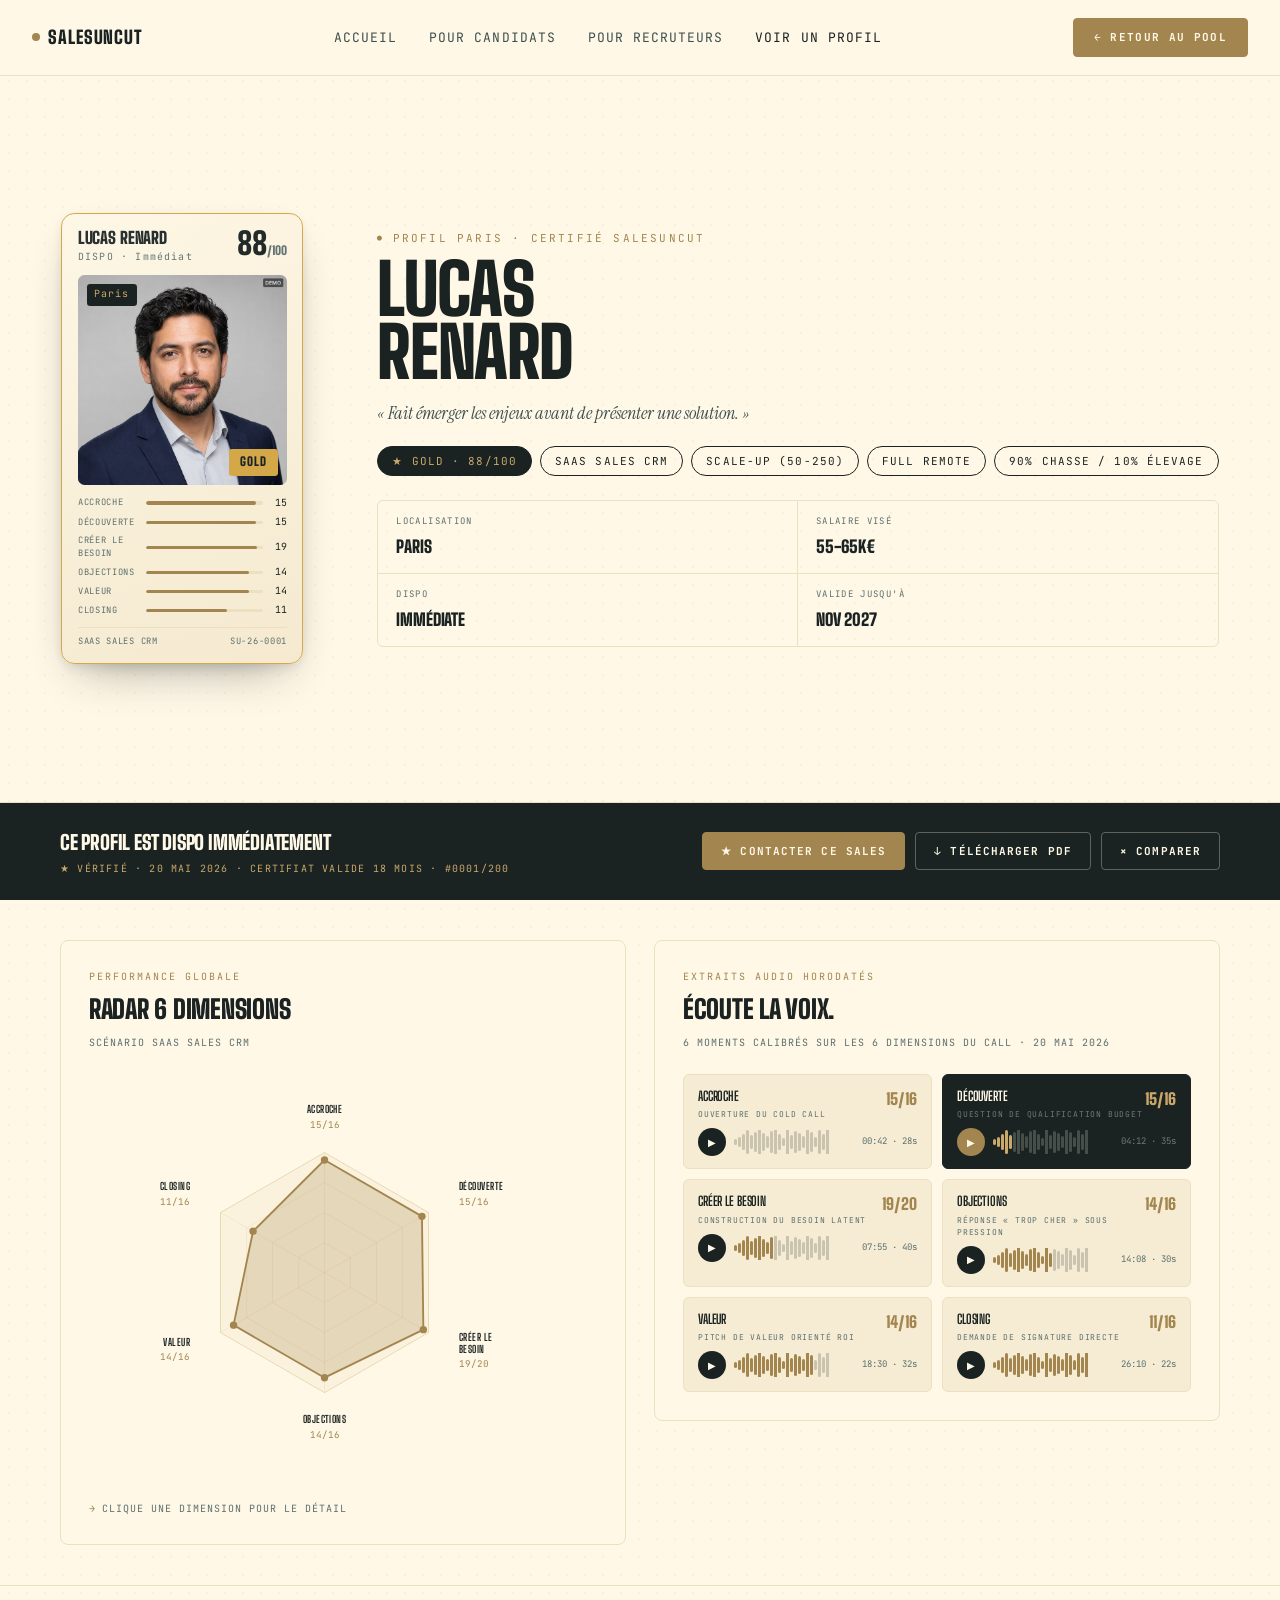
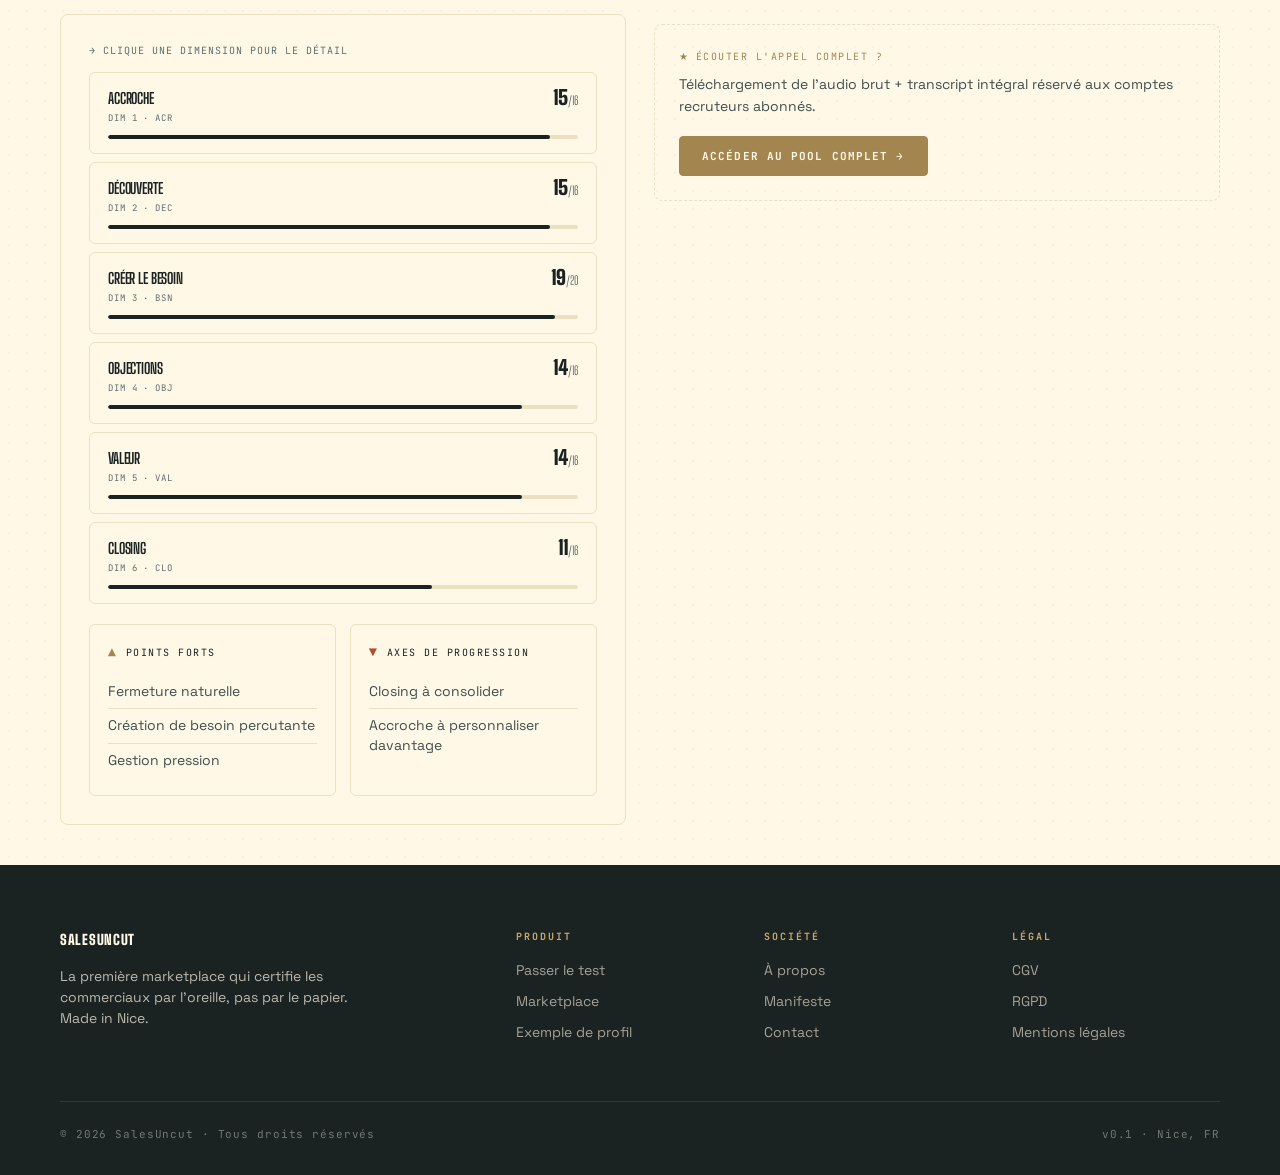
==== profil.html @ 6ba21a3e "fix: audio-list grid 2 colonnes, cards compactées pour aligner avec le radar" ====
<!DOCTYPE html>
<html lang="fr">
<head>
  <meta charset="UTF-8">
  <meta name="viewport" content="width=device-width, initial-scale=1">
  <title>SalesUncut — Profil candidat</title>
  <link rel="stylesheet" href="style.css">
  <style>
    /* ======= PROFIL PAGE ======= */

    .nav-cta-profil {
      display: inline-flex; align-items: center; gap: 8px;
      font-family: var(--font-mono); font-size: 11px; font-weight: 700;
      letter-spacing: .12em; text-transform: uppercase; text-decoration: none;
      padding: 10px 20px; border-radius: 4px;
      background: var(--gold-deep); color: var(--cream);
      border: 1.5px solid var(--gold-deep); transition: all .2s;
    }
    .nav-cta-profil:hover { background: var(--ink); border-color: var(--ink); }

    /* --- Above fold --- */
    .profil-above-fold {
      display: flex; flex-direction: column;
      height: calc(100vh - var(--nav-height, 71px));
      min-height: 560px;
    }
    .profil-hero { flex: 1; display: flex; align-items: center; }
    .profil-hero-grid {
      display: grid; grid-template-columns: 260px 1fr; gap: 56px; align-items: center;
      padding: 20px 0; width: 100%;
    }

    /* Card ×1.1 */
    #profil-card .tcard { zoom: 1.1; }

    /* --- Candidate info --- */
    .profil-eyebrow {
      font-family: var(--font-mono); font-size: 11px; letter-spacing: .2em;
      text-transform: uppercase; color: var(--gold-deep);
      display: flex; align-items: center; gap: 8px; margin-bottom: 12px;
    }
    .profil-eyebrow::before { content: '●'; font-size: 8px; }
    .profil-name {
      font-family: var(--font-display); font-weight: 900; font-size: clamp(48px, 5.5vw, 80px);
      text-transform: uppercase; letter-spacing: -.02em; line-height: .9;
      color: var(--ink); margin-bottom: 16px;
    }
    .profil-quote {
      font-family: var(--font-serif); font-style: italic; font-size: 18px;
      color: var(--teal-2); margin-bottom: 20px; line-height: 1.4;
    }
    .profil-tags { display: flex; flex-wrap: wrap; gap: 8px; margin-bottom: 24px; }
    .profil-tag {
      font-family: var(--font-mono); font-size: 11px; letter-spacing: .1em;
      text-transform: uppercase; padding: 6px 14px; border-radius: 20px;
      border: 1.5px solid var(--ink); color: var(--ink); background: transparent;
      display: inline-flex; align-items: center; gap: 6px;
    }
    .profil-tag.gold-tag { background: var(--ink); color: var(--gold); border-color: var(--ink); }

    /* 2×2 meta grid */
    .profil-meta {
      display: grid; grid-template-columns: 1fr 1fr; gap: 0;
      border: 1.5px solid var(--cream-3); border-radius: 6px; overflow: hidden;
    }
    .profil-meta-cell { padding: 14px 18px; }
    .profil-meta-cell:nth-child(1) { border-right: 1.5px solid var(--cream-3); border-bottom: 1.5px solid var(--cream-3); }
    .profil-meta-cell:nth-child(2) { border-bottom: 1.5px solid var(--cream-3); }
    .profil-meta-cell:nth-child(3) { border-right: 1.5px solid var(--cream-3); }
    .profil-meta-label {
      font-family: var(--font-mono); font-size: 9px; letter-spacing: .15em;
      text-transform: uppercase; color: var(--teal-3); margin-bottom: 5px;
    }
    .profil-meta-value {
      font-family: var(--font-display); font-weight: 900; font-size: 17px;
      text-transform: uppercase; letter-spacing: -.01em; color: var(--ink);
    }

    /* --- Divider --- */
    .profil-divider { border: none; border-top: 1px solid var(--cream-3); margin: 0; }

    /* --- Action bar --- */
    .profil-action-bar { background: var(--ink); color: var(--cream); padding: 24px 0; flex-shrink: 0; }
    .profil-action-inner { display: flex; justify-content: space-between; align-items: center; }
    .profil-action-title {
      font-family: var(--font-display); font-weight: 900; font-size: 20px;
      text-transform: uppercase; letter-spacing: -.01em; color: var(--cream);
    }
    .profil-action-sub {
      font-family: var(--font-mono); font-size: 10px; letter-spacing: .12em;
      text-transform: uppercase; color: var(--gold); margin-top: 4px;
    }
    .profil-action-btns { display: flex; gap: 10px; }
    .action-btn {
      display: inline-flex; align-items: center; gap: 8px;
      font-family: var(--font-mono); font-size: 11px; font-weight: 700;
      letter-spacing: .1em; text-transform: uppercase; text-decoration: none;
      padding: 10px 18px; border-radius: 4px; cursor: pointer; transition: all .2s; white-space: nowrap;
    }
    .action-btn.primary { background: var(--gold-deep); color: var(--cream); border: 1.5px solid var(--gold-deep); }
    .action-btn.primary:hover { background: var(--gold-glow); border-color: var(--gold-glow); }
    .action-btn.secondary { background: transparent; color: var(--cream); border: 1.5px solid rgba(255,248,231,.3); }
    .action-btn.secondary:hover { border-color: var(--cream); }

    /* --- Two-col sections --- */
    .profil-section { padding: 40px 0; }
    .profil-two-col { display: grid; grid-template-columns: 1fr 1fr; gap: 28px; align-items: start; }
    .profil-panel {
      border: 1.5px solid var(--cream-3); border-radius: 8px;
      padding: 28px; background: var(--cream);
    }
    .profil-panel-eyebrow {
      font-family: var(--font-mono); font-size: 10px; letter-spacing: .2em;
      text-transform: uppercase; color: var(--gold-deep); margin-bottom: 6px;
    }
    .profil-panel-title {
      font-family: var(--font-display); font-weight: 900; font-size: 26px;
      text-transform: uppercase; letter-spacing: -.01em; color: var(--ink); margin-bottom: 6px;
    }
    .profil-panel-sub {
      font-family: var(--font-mono); font-size: 10px; letter-spacing: .1em;
      text-transform: uppercase; color: var(--teal-3); margin-bottom: 24px;
    }

    /* --- Radar --- */
    .radar-svg { width: 100%; display: block; overflow: visible; }
    .radar-click-hint {
      font-family: var(--font-mono); font-size: 10px; letter-spacing: .1em;
      text-transform: uppercase; color: var(--teal-3);
      margin-top: 12px; display: flex; align-items: center; gap: 6px;
    }
    .radar-click-hint::before { content: '→'; color: var(--gold-deep); }

    /* --- Dimension bars --- */
    .dim-list { display: flex; flex-direction: column; gap: 8px; }
    .dim-card {
      border: 1.5px solid var(--cream-3); border-radius: 6px;
      padding: 14px 18px; cursor: pointer; transition: border-color .2s; background: var(--cream);
    }
    .dim-card:hover { border-color: var(--gold); }
    .dim-card.active { background: var(--ink); color: var(--cream); border-color: var(--ink); }
    .dim-card-header { display: flex; justify-content: space-between; align-items: flex-start; margin-bottom: 10px; }
    .dim-label { font-family: var(--font-display); font-weight: 700; font-size: 15px; text-transform: uppercase; letter-spacing: -.01em; }
    .dim-sublabel { font-family: var(--font-mono); font-size: 9px; letter-spacing: .1em; text-transform: uppercase; color: var(--teal-3); margin-top: 2px; }
    .dim-card.active .dim-sublabel { color: rgba(255,248,231,.5); }
    .dim-score-num { font-family: var(--font-display); font-weight: 900; font-size: 20px; color: var(--ink); line-height: 1; }
    .dim-score-max { font-size: 12px; color: var(--teal-3); font-weight: 400; }
    .dim-card.active .dim-score-num { color: var(--gold); }
    .dim-bar-track { height: 4px; background: var(--cream-3); border-radius: 2px; overflow: hidden; }
    .dim-card.active .dim-bar-track { background: rgba(255,248,231,.15); }
    .dim-bar-fill { height: 100%; background: var(--ink); border-radius: 2px; transition: width .4s ease; }
    .dim-card.active .dim-bar-fill { background: var(--gold); }
    .dim-detail { display: none; margin-top: 12px; font-size: 14px; line-height: 1.55; color: rgba(255,248,231,.8); }
    .dim-detail.open { display: block; }
    .dim-detail-cta {
      display: inline-flex; align-items: center; gap: 8px;
      font-family: var(--font-mono); font-size: 11px; font-weight: 700;
      letter-spacing: .1em; text-transform: uppercase;
      padding: 10px 20px; border-radius: 4px; margin-top: 10px;
      background: var(--gold-deep); color: var(--cream); cursor: pointer; border: none;
    }

    /* --- Points forts --- */
    .profil-pf-grid { display: grid; grid-template-columns: 1fr 1fr; gap: 14px; margin-top: 20px; }
    .pf-box { border: 1.5px solid var(--cream-3); border-radius: 6px; padding: 18px; }
    .pf-box-title {
      font-family: var(--font-mono); font-size: 10px; letter-spacing: .15em;
      text-transform: uppercase; color: var(--ink); margin-bottom: 12px;
      display: flex; align-items: center; gap: 8px;
    }
    .pf-box-title .arrow { color: var(--gold-deep); font-size: 13px; }
    .pf-box-title .arrow-down { color: var(--rust); }
    .pf-item { font-size: 14px; color: var(--teal-2); padding: 7px 0; border-bottom: 1px solid var(--cream-3); line-height: 1.4; }
    .pf-item:last-child { border-bottom: none; }

    /* --- Audio players — grille 2 colonnes --- */
    .audio-list { display: grid; grid-template-columns: 1fr 1fr; gap: 10px; }
    .audio-card { border-radius: 6px; padding: 12px 14px; background: var(--cream-2); border: 1.5px solid var(--cream-3); }
    .audio-card.featured { background: var(--ink); color: var(--cream); border-color: var(--ink); }
    .audio-header { display: flex; justify-content: space-between; align-items: flex-start; margin-bottom: 8px; }
    .audio-dim-name { font-family: var(--font-display); font-weight: 700; font-size: 13px; text-transform: uppercase; letter-spacing: -.01em; }
    .audio-moment { font-family: var(--font-mono); font-size: 8px; letter-spacing: .1em; text-transform: uppercase; color: var(--teal-3); margin-top: 2px; }
    .audio-card.featured .audio-moment { color: rgba(255,248,231,.4); }
    .audio-score { font-family: var(--font-display); font-weight: 900; font-size: 16px; color: var(--gold-deep); white-space: nowrap; }
    .audio-card.featured .audio-score { color: var(--gold); }
    .audio-player { display: flex; align-items: center; gap: 8px; }
    .audio-play-btn {
      width: 28px; height: 28px; border-radius: 50%; border: none; cursor: pointer;
      display: flex; align-items: center; justify-content: center; flex-shrink: 0;
      background: var(--ink); color: var(--cream); font-size: 10px; transition: all .2s;
    }
    .audio-card.featured .audio-play-btn { background: var(--gold-deep); }
    .audio-play-btn:hover { transform: scale(1.08); }
    .waveform { flex: 1; display: flex; align-items: center; gap: 1.5px; height: 24px; overflow: hidden; }
    .waveform-bar { flex-shrink: 0; width: 2.5px; border-radius: 2px; background: rgba(26,34,34,.2); }
    .audio-card.featured .waveform-bar { background: rgba(255,248,231,.2); }
    .waveform-bar.played { background: var(--gold-deep); }
    .audio-card.featured .waveform-bar.played { background: var(--gold); }
    .audio-meta { font-family: var(--font-mono); font-size: 9px; color: var(--teal-3); white-space: nowrap; }
    .audio-card.featured .audio-meta { color: rgba(255,248,231,.4); }

    /* --- Full call CTA --- */
    .full-call-box { border: 1.5px dashed var(--cream-3); border-radius: 8px; padding: 24px; margin-top: 10px; }
    .full-call-title {
      font-family: var(--font-mono); font-size: 10px; letter-spacing: .15em;
      text-transform: uppercase; color: var(--gold-deep); margin-bottom: 10px;
      display: flex; align-items: center; gap: 6px;
    }
    .full-call-title::before { content: '★'; }
    .full-call-desc { font-size: 14px; color: var(--teal-2); line-height: 1.55; margin-bottom: 18px; }
    .full-call-btn {
      display: inline-flex; align-items: center; gap: 8px;
      font-family: var(--font-mono); font-size: 11px; font-weight: 700;
      letter-spacing: .1em; text-transform: uppercase; text-decoration: none;
      padding: 11px 22px; border-radius: 4px;
      background: var(--gold-deep); color: var(--cream);
      border: 1.5px solid var(--gold-deep); cursor: pointer; transition: all .2s;
    }
    .full-call-btn:hover { background: var(--ink); border-color: var(--ink); }

    /* --- Responsive --- */
    @media (max-width: 900px) {
      .profil-above-fold { height: auto; min-height: auto; }
      .profil-hero-grid, .profil-two-col { grid-template-columns: 1fr; }
      .profil-action-inner { flex-direction: column; gap: 16px; text-align: center; }
      .profil-pf-grid, .audio-list { grid-template-columns: 1fr; }
      #profil-card .tcard { zoom: 1; }
    }
  </style>
</head>
<body class="page-enter">

  <nav class="nav" id="main-nav">
    <a class="nav-logo" href="index.html"><span class="dot"></span>SalesUncut</a>
    <div class="nav-links">
      <a href="index.html">Accueil</a>
      <a href="candidat.html">Pour candidats</a>
      <a href="marketplace.html">Pour recruteurs</a>
      <a href="profil.html" class="active">Voir un profil</a>
    </div>
    <a href="marketplace.html" class="nav-cta-profil">← Retour au pool</a>
  </nav>

  <div class="profil-above-fold">
    <section class="profil-hero">
      <div class="container">
        <div class="profil-hero-grid">
          <div id="profil-card"></div>
          <div id="profil-info"></div>
        </div>
      </div>
    </section>
    <hr class="profil-divider">
    <div class="profil-action-bar" id="action-bar">
      <div class="container">
        <div class="profil-action-inner">
          <div>
            <div class="profil-action-title" id="action-title">Ce profil est dispo immédiatement</div>
            <div class="profil-action-sub" id="action-sub">★ Vérifié · Certifiat valide 18 mois</div>
          </div>
          <div class="profil-action-btns">
            <a href="#" class="action-btn primary">★ Contacter ce sales</a>
            <a href="#" class="action-btn secondary">↓ Télécharger PDF</a>
            <a href="marketplace.html" class="action-btn secondary">× Comparer</a>
          </div>
        </div>
      </div>
    </div>
  </div>

  <!-- RADAR + AUDIO -->
  <section class="profil-section">
    <div class="container">
      <div class="profil-two-col">
        <div class="profil-panel" id="radar-panel">
          <div class="profil-panel-eyebrow">Performance globale</div>
          <div class="profil-panel-title">Radar 6 dimensions</div>
          <div class="profil-panel-sub" id="radar-sub"></div>
          <svg class="radar-svg" viewBox="0 0 550 450" id="radar-svg"></svg>
          <p class="radar-click-hint">Clique une dimension pour le détail</p>
        </div>
        <div class="profil-panel">
          <div class="profil-panel-eyebrow">Extraits audio horodatés</div>
          <div class="profil-panel-title">Écoute la voix.</div>
          <div class="profil-panel-sub" id="audio-sub"></div>
          <div class="audio-list" id="audio-list"></div>
        </div>
      </div>
    </div>
  </section>

  <hr class="profil-divider">

  <!-- DIMENSIONS + FULL CALL -->
  <section class="profil-section" style="padding-top:28px">
    <div class="container">
      <div class="profil-two-col">
        <div class="profil-panel">
          <div class="profil-panel-sub" style="margin-bottom:14px;">→ Clique une dimension pour le détail</div>
          <div class="dim-list" id="dim-list"></div>
          <div class="profil-pf-grid" id="pf-grid"></div>
        </div>
        <div>
          <div class="full-call-box">
            <div class="full-call-title">Écouter l'appel complet ?</div>
            <p class="full-call-desc">Téléchargement de l'audio brut + transcript intégral réservé aux comptes recruteurs abonnés.</p>
            <a href="marketplace.html" class="full-call-btn">Accéder au pool complet →</a>
          </div>
        </div>
      </div>
    </div>
  </section>

  <div id="site-footer"></div>

  <script src="data.js"></script>
  <script src="components.js"></script>
  <script>
    const navEl = document.getElementById('main-nav');
    if (navEl) document.documentElement.style.setProperty('--nav-height', navEl.offsetHeight + 'px');

    const params = new URLSearchParams(window.location.search);
    const cid = params.get('id') || 'c001';
    const c = SU_DATA.candidates.find(x => x.id === cid) || SU_DATA.candidates[0];
    const fam = SU_DATA.getFamilyById(c.family);
    const level = c.level || SU_DATA.getLevel(c.score);
    const levelLabel = SU_DATA.levels[level].label;
    const displayName = c.anonymous ? 'Anonyme' : c.name;
    const dims = SU_DATA.dimensions;

    const candidateExtras = {
      'c001': {
        quote: '« Fait émerger les enjeux avant de présenter une solution. »',
        tags: ['Scale-up (50-250)', 'Full remote', '90% Chasse / 10% Élevage'],
        weaknesses: ['Closing à consolider', 'Accroche à personnaliser davantage'],
        validity: 'Nov 2027', serial: '#0001/200',
        audioMoments: [
          { key: 'accroche',   moment: 'Ouverture du cold call',             ts: '00:42', dur: '28s', featured: false },
          { key: 'decouverte', moment: 'Question de qualification budget',    ts: '04:12', dur: '35s', featured: true  },
          { key: 'besoin',     moment: 'Construction du besoin latent',       ts: '07:55', dur: '40s', featured: false },
          { key: 'objections', moment: 'Réponse « trop cher » sous pression', ts: '14:08', dur: '30s', featured: false },
          { key: 'valeur',     moment: 'Pitch de valeur orienté ROI',         ts: '18:30', dur: '32s', featured: false },
          { key: 'closing',    moment: 'Demande de signature directe',        ts: '26:10', dur: '22s', featured: false },
        ],
        dimDetails: {
          accroche:   'Ouverture directe et personnalisée. Hook sur le contexte prospect en moins de 20 secondes. Très peu de chauffe inutile.',
          decouverte: '15 questions ouvertes sur les 30 premières minutes, dont 9 sur la douleur business avant le produit. Reformulation précise, très bonne écoute active.',
          besoin:     'Construction du besoin implicite en besoin explicite maîtrisée. Le prospect exprime lui-même le problème sans que Lucas force.',
          objections: 'Gestion solide sur le prix et la concurrence. Quelques rebonds mécaniques sur les objections complexes.',
          valeur:     'ROI clairement articulé, chiffres concrets. Quelques généralités sur la valeur produit à éviter.',
          closing:    'Demande directe mais quelques hésitations sur le timing. Closing à anticiper plus tôt dans le call.',
        },
      },
    };
    const extras = candidateExtras[c.id] || {
      quote: '« Profil certifié SalesUncut. »', tags: [c.remote], weaknesses: ['Axe à préciser'],
      validity: 'Nov 2027', serial: '#0001/200',
      audioMoments: dims.map((d, i) => ({ key: d.key, moment: 'Extrait ' + d.label, ts: '0' + (i*4) + ':00', dur: '30s', featured: i === 1 })),
      dimDetails: {},
    };

    document.getElementById('profil-card').innerHTML = renderCard(c);

    const tagsHtml = [
      `<span class="profil-tag gold-tag">★ ${levelLabel} · ${c.score}/100</span>`,
      `<span class="profil-tag">${fam.name}</span>`,
      ...extras.tags.map(t => `<span class="profil-tag">${t}</span>`),
    ].join('');
    const availLabel = c.availability === 'Immédiat' ? 'IMMÉDIATE' : c.availability.toUpperCase();
    document.getElementById('profil-info').innerHTML = `
      <div class="profil-eyebrow">Profil ${c.location} · Certifié SalesUncut</div>
      <div class="profil-name">${displayName.replace(' ', '<br>')}</div>
      <div class="profil-quote">${extras.quote}</div>
      <div class="profil-tags">${tagsHtml}</div>
      <div class="profil-meta">
        <div class="profil-meta-cell"><div class="profil-meta-label">Localisation</div><div class="profil-meta-value">${c.location}</div></div>
        <div class="profil-meta-cell"><div class="profil-meta-label">Salaire visé</div><div class="profil-meta-value">${c.target_salary}€</div></div>
        <div class="profil-meta-cell"><div class="profil-meta-label">Dispo</div><div class="profil-meta-value">${availLabel}</div></div>
        <div class="profil-meta-cell"><div class="profil-meta-label">Valide jusqu'à</div><div class="profil-meta-value">${extras.validity}</div></div>
      </div>`;

    document.getElementById('action-title').textContent =
      c.availability === 'Immédiat' ? 'Ce profil est dispo immédiatement' : `Disponible dans ${c.availability}`;
    document.getElementById('action-sub').innerHTML =
      `★ Vérifié · ${new Date(c.date).toLocaleDateString('fr-FR', {day:'2-digit',month:'long',year:'numeric'})} · Certifiat valide 18 mois · ${extras.serial}`;

    window.addEventListener('load', () => {
      document.documentElement.style.setProperty('--nav-height', document.getElementById('main-nav').offsetHeight + 'px');
    });

    // RADAR
    const svg = document.getElementById('radar-svg');
    const cx = 255, cy = 215, maxR = 130, labelOffset = 38;
    const n = dims.length;
    const angle = i => -Math.PI / 2 + i * 2 * Math.PI / n;
    const pt = (r, i) => ({ x: cx + r * Math.cos(angle(i)), y: cy + r * Math.sin(angle(i)) });
    const ptStr = r => dims.map((_, i) => { const p = pt(r, i); return p.x.toFixed(1) + ',' + p.y.toFixed(1); }).join(' ');
    let gridHtml = '';
    [0.25, 0.5, 0.75, 1].forEach(ratio => {
      gridHtml += `<polygon points="${ptStr(maxR * ratio)}" fill="${ratio === 1 ? 'rgba(201,168,106,.08)' : 'none'}" stroke="rgba(201,168,106,${ratio === 1 ? '.4' : '.15'})" stroke-width="1"/>`;
    });
    dims.forEach((_, i) => {
      const p = pt(maxR, i);
      gridHtml += `<line x1="${cx}" y1="${cy}" x2="${p.x.toFixed(1)}" y2="${p.y.toFixed(1)}" stroke="rgba(201,168,106,.15)" stroke-width="1"/>`;
    });
    gridHtml += `<polygon points="${dims.map((d, i) => { const r = maxR * ((c.stats[d.key] || 0) / d.max); const p = pt(r, i); return p.x.toFixed(1) + ',' + p.y.toFixed(1); }).join(' ')}" fill="rgba(163,133,79,.25)" stroke="#a3854f" stroke-width="2"/>`;
    dims.forEach((d, i) => {
      const val = c.stats[d.key] || 0;
      const r = maxR * (val / d.max);
      const dp = pt(r, i), lp = pt(maxR + labelOffset, i);
      gridHtml += `<circle cx="${dp.x.toFixed(1)}" cy="${dp.y.toFixed(1)}" r="4" fill="#a3854f"/>`;
      const ax = angle(i);
      let anchor = 'middle';
      if (Math.cos(ax) > 0.3) anchor = 'start';
      else if (Math.cos(ax) < -0.3) anchor = 'end';
      const words = d.label.toUpperCase().split(' ');
      if (words.length > 2) {
        const l1 = words.slice(0, 2).join(' '), l2 = words.slice(2).join(' ');
        gridHtml += `<text text-anchor="${anchor}" font-family="'Big Shoulders Display',Impact,sans-serif" font-weight="700" font-size="11" fill="#1a2222" letter-spacing="0.5"><tspan x="${lp.x.toFixed(1)}" y="${(lp.y-10).toFixed(1)}">${l1}</tspan><tspan x="${lp.x.toFixed(1)}" dy="13">${l2}</tspan></text><text x="${lp.x.toFixed(1)}" y="${(lp.y+18).toFixed(1)}" text-anchor="${anchor}" font-family="'JetBrains Mono',monospace" font-size="10" fill="#a3854f">${val}/${d.max}</text>`;
      } else {
        gridHtml += `<text x="${lp.x.toFixed(1)}" y="${(lp.y-5).toFixed(1)}" text-anchor="${anchor}" font-family="'Big Shoulders Display',Impact,sans-serif" font-weight="700" font-size="11" fill="#1a2222" letter-spacing="0.5">${d.label.toUpperCase()}</text><text x="${lp.x.toFixed(1)}" y="${(lp.y+11).toFixed(1)}" text-anchor="${anchor}" font-family="'JetBrains Mono',monospace" font-size="10" fill="#a3854f">${val}/${d.max}</text>`;
      }
    });
    svg.innerHTML = gridHtml;
    document.getElementById('radar-sub').textContent = `Scénario ${fam.name}`;
    const dateStr = new Date(c.date).toLocaleDateString('fr-FR', {day:'2-digit',month:'long'}) + ' 2026';
    document.getElementById('audio-sub').textContent = `6 moments calibrés sur les 6 dimensions du call · ${dateStr}`;

    // AUDIO — grille 2 colonnes
    function makeWave(n, played) {
      const h = [3,5,8,12,7,10,14,9,6,11,15,8,4,13,7,11,9,6,14,10,5,12,8,15,7,4,10,13,6,9];
      return h.slice(0, n).map((v, i) =>
        `<div class="${i < played ? 'waveform-bar played' : 'waveform-bar'}" style="height:${v*2}px"></div>`
      ).join('');
    }
    document.getElementById('audio-list').innerHTML = extras.audioMoments.map((m, idx) => {
      const dim = dims.find(d => d.key === m.key);
      const val = c.stats[m.key] || 0;
      const played = Math.round(30 * idx / extras.audioMoments.length);
      return `<div class="audio-card ${m.featured ? 'featured' : ''}">
        <div class="audio-header">
          <div><div class="audio-dim-name">${dim ? dim.label : m.key}</div><div class="audio-moment">${m.moment}</div></div>
          <div class="audio-score">${val}/${dim ? dim.max : '?'}</div>
        </div>
        <div class="audio-player">
          <button class="audio-play-btn">&#9654;</button>
          <div class="waveform">${makeWave(24, played)}</div>
          <div class="audio-meta">${m.ts} · ${m.dur}</div>
        </div>
      </div>`;
    }).join('');

    // DIMENSIONS
    const dimSubs = { accroche:'Dim 1 · ACR', decouverte:'Dim 2 · DEC', besoin:'Dim 3 · BSN', objections:'Dim 4 · OBJ', valeur:'Dim 5 · VAL', closing:'Dim 6 · CLO' };
    document.getElementById('dim-list').innerHTML = dims.map((d) => {
      const val = c.stats[d.key] || 0;
      const pct = Math.round(val / d.max * 100);
      const detail = (extras.dimDetails || {})[d.key] || '';
      const am = extras.audioMoments.find(m => m.key === d.key);
      return `<div class="dim-card" onclick="toggleDim(this)">
        <div class="dim-card-header">
          <div><div class="dim-label">${d.label}</div><div class="dim-sublabel">${dimSubs[d.key] || d.key}</div></div>
          <div class="dim-score-num">${val}<span class="dim-score-max">/${d.max}</span></div>
        </div>
        <div class="dim-bar-track"><div class="dim-bar-fill" style="width:${pct}%"></div></div>
        ${detail ? `<div class="dim-detail">${detail}${am ? `<br><button class="dim-detail-cta">▶ Écouter l'extrait · ${am.ts}</button>` : ''}</div>` : ''}
      </div>`;
    }).join('');

    function toggleDim(el) {
      const detail = el.querySelector('.dim-detail');
      const wasActive = el.classList.contains('active');
      document.querySelectorAll('.dim-card').forEach(c => {
        c.classList.remove('active');
        const d = c.querySelector('.dim-detail');
        if (d) d.classList.remove('open');
      });
      if (!wasActive && detail) { el.classList.add('active'); detail.classList.add('open'); }
    }

    document.getElementById('pf-grid').innerHTML = `
      <div class="pf-box">
        <div class="pf-box-title"><span class="arrow">▲</span>Points forts</div>
        ${(c.strengths || []).map(s => `<div class="pf-item">${s}</div>`).join('')}
      </div>
      <div class="pf-box">
        <div class="pf-box-title"><span class="arrow arrow-down">▼</span>Axes de progression</div>
        ${(extras.weaknesses || []).map(w => `<div class="pf-item">${w}</div>`).join('')}
      </div>`;

    document.title = `SalesUncut — Profil ${displayName}`;
  </script>

</body>
</html>
---- style.css ----
/* ============================================================
   SalesUncut — Design System
   Trading card / editorial luxe
   Palette : cream / teal / gold
   ============================================================ */

@import url('https://fonts.googleapis.com/css2?family=Big+Shoulders+Display:wght@500;700;900&family=Instrument+Serif:ital@0;1&family=Space+Grotesk:wght@400;500;600;700&family=JetBrains+Mono:wght@400;500;700&display=swap');

/* ---------- Variables ---------- */
:root {
  --cream:      #fff8e7;
  --cream-2:    #f5ecd3;
  --cream-3:    #ebe0c0;
  --ink:        #1a2222;
  --teal:       #2d3a3a;
  --teal-2:     #3e4f4f;
  --teal-3:     #5c6f6f;
  --gold:       #c9a86a;
  --gold-deep:  #a3854f;
  --gold-glow:  #e6c97f;
  --rust:       #b34e2a;

  --bronze: #b08355;
  --silver: #b6c0c4;
  --golden: #d4a849;

  --shadow-card:    0 18px 40px -18px rgba(26,34,34,.45), 0 4px 12px -4px rgba(26,34,34,.18);
  --shadow-card-lg: 0 32px 80px -24px rgba(26,34,34,.55), 0 8px 20px -6px rgba(26,34,34,.25);

  --font-display: 'Big Shoulders Display', Impact, sans-serif;
  --font-serif:   'Instrument Serif', 'Times New Roman', serif;
  --font-sans:    'Space Grotesk', -apple-system, sans-serif;
  --font-mono:    'JetBrains Mono', ui-monospace, monospace;
}

/* ---------- Reset ---------- */
*, *::before, *::after { box-sizing: border-box; margin: 0; padding: 0; }

html, body {
  background: var(--cream);
  color: var(--ink);
  font-family: var(--font-sans);
  font-size: 16px;
  line-height: 1.5;
  -webkit-font-smoothing: antialiased;
  text-rendering: optimizeLegibility;
}

body {
  background-image: radial-gradient(rgba(45,58,58,.04) 1px, transparent 1px);
  background-size: 18px 18px;
  background-attachment: fixed;
  min-height: 100vh;
}

/* ---------- Typography ---------- */
.display     { font-family: var(--font-display); font-weight: 900; letter-spacing: -0.01em; line-height: .92; text-transform: uppercase; }
.serif       { font-family: var(--font-serif); font-weight: 400; }
.mono        { font-family: var(--font-mono); }
.italic-serif{ font-family: var(--font-serif); font-style: italic; }

h1 { font-family: var(--font-display); font-weight: 900; text-transform: uppercase; letter-spacing: -.02em; line-height: .9; }
h2 { font-family: var(--font-display); font-weight: 900; text-transform: uppercase; letter-spacing: -.01em; }
h3 { font-family: var(--font-display); font-weight: 700; text-transform: uppercase; letter-spacing: -.01em; }

.eyebrow {
  font-family: var(--font-mono);
  font-size: 11px;
  letter-spacing: .2em;
  text-transform: uppercase;
  color: var(--gold-deep);
  display: inline-flex;
  align-items: center;
  gap: 8px;
}
.eyebrow::before { content: ''; width: 24px; height: 1px; background: var(--gold-deep); }

/* ---------- Navigation ---------- */
.nav {
  position: sticky; top: 0; z-index: 50;
  background: rgba(255,248,231,.92);
  backdrop-filter: blur(12px);
  border-bottom: 1px solid var(--cream-3);
  padding: 18px 32px;
  display: flex; align-items: center; justify-content: space-between;
}
.nav-logo {
  font-family: var(--font-display);
  font-weight: 900;
  font-size: 18px;
  text-decoration: none;
  color: var(--ink);
  text-transform: uppercase;
  letter-spacing: .05em;
  display: flex; align-items: center; gap: 8px;
}
.nav-logo .dot { width: 8px; height: 8px; background: var(--gold-deep); border-radius: 50%; }
.nav-links { display: flex; gap: 32px; }
.nav-links a { font-size: 13px; font-family: var(--font-mono); letter-spacing: .08em; text-transform: uppercase; text-decoration: none; color: var(--teal-2); transition: color .2s; }
.nav-links a:hover, .nav-links a.active { color: var(--ink); }

/* ---------- Buttons ---------- */
.btn {
  display: inline-flex; align-items: center; gap: 8px;
  font-family: var(--font-mono); font-size: 12px; font-weight: 700;
  letter-spacing: .1em; text-transform: uppercase;
  text-decoration: none; padding: 14px 28px;
  border: 1.5px solid transparent; border-radius: 4px;
  cursor: pointer; transition: all .2s; white-space: nowrap;
}
.btn.gold { background: var(--gold-deep); color: var(--cream); border-color: var(--gold-deep); }
.btn.gold:hover { background: var(--ink); border-color: var(--ink); }
.btn.outline { background: transparent; color: var(--ink); border-color: var(--ink); }
.btn.outline:hover { background: var(--ink); color: var(--cream); }
.btn.sm { padding: 10px 20px; font-size: 11px; }

/* ---------- Container & Sections ---------- */
.container { max-width: 1240px; margin: 0 auto; padding: 0 40px; }
.section { padding: 80px 0; }
.section-title { margin-bottom: 48px; }
.section-header { display: flex; justify-content: space-between; align-items: flex-end; margin-bottom: 40px; }

/* ---------- Hero nav hint ---------- */
.hero-nav-hint {
  font-family: var(--font-mono);
  font-size: 11px;
  letter-spacing: .15em;
  text-transform: uppercase;
  color: var(--teal-3);
  margin-bottom: 20px;
}

/* ---------- Marquee — dark version ---------- */
.marquee {
  overflow: hidden;
  background: var(--ink);
  padding: 16px 0;
}
.marquee-track {
  display: flex;
  gap: 48px;
  width: max-content;
  animation: marquee 28s linear infinite;
  align-items: center;
}
.marquee-track span {
  font-family: var(--font-display);
  font-size: 14px;
  font-weight: 700;
  letter-spacing: .12em;
  text-transform: uppercase;
  color: var(--cream);
  white-space: nowrap;
}
.marquee-track .gold-text {
  color: var(--golden);
  font-size: 16px;
  line-height: 1;
}
@keyframes marquee { from { transform: translateX(0) } to { transform: translateX(-50%) } }

/* ---------- Trading Card ---------- */
.tcard {
  width: 220px; background: var(--cream-2);
  border: 1.5px solid var(--ink); border-radius: 12px;
  box-shadow: var(--shadow-card); cursor: pointer;
  transition: transform .3s cubic-bezier(.22,1,.36,1), box-shadow .3s;
  position: relative; overflow: hidden; user-select: none;
  flex-shrink: 0;
}
.tcard:hover { transform: translateY(-6px) scale(1.02); box-shadow: var(--shadow-card-lg); }
.tcard.gold { border-color: var(--golden); background: linear-gradient(160deg, #fdf6e3 0%, #f5ead0 100%); }
.tcard.silver { border-color: var(--silver); }
.tcard.bronze { border-color: var(--bronze); }
.tcard .holo { position: absolute; inset: 0; background: linear-gradient(135deg, rgba(255,255,255,.08) 0%, transparent 60%); pointer-events: none; }
.tcard-inner { padding: 14px; }
.tcard-header { display: flex; justify-content: space-between; align-items: flex-start; margin-bottom: 10px; }
.tcard-name { font-family: var(--font-display); font-weight: 900; font-size: 15px; text-transform: uppercase; letter-spacing: -.01em; line-height: 1.1; }
.tcard-handle { font-family: var(--font-mono); font-size: 9px; color: var(--teal-3); letter-spacing: .12em; margin-top: 2px; }
.tcard-score { font-family: var(--font-display); font-weight: 900; font-size: 28px; line-height: 1; color: var(--ink); }
.tcard-score small { font-size: 11px; color: var(--teal-3); }
.tcard-portrait {
  width: 100%; aspect-ratio: 1; background: var(--cream-3);
  border-radius: 6px; margin-bottom: 10px;
  display: flex; align-items: center; justify-content: center;
  position: relative; overflow: hidden;
}
.tcard-photo { position: absolute; inset: 0; width: 100%; height: 100%; object-fit: cover; object-position: center top; display: block; }
.tcard-family-badge { position: absolute; top: 8px; left: 8px; background: var(--ink); color: var(--gold); font-family: var(--font-mono); font-size: 9px; letter-spacing: .1em; padding: 3px 7px; border-radius: 3px; z-index: 2; }
.tcard-rarity-stamp { position: absolute; bottom: 8px; right: 8px; font-family: var(--font-display); font-weight: 900; font-size: 11px; letter-spacing: .08em; padding: 4px 10px; border-radius: 3px; z-index: 2; }
.tcard.gold .tcard-rarity-stamp { background: var(--golden); color: var(--ink); }
.tcard.silver .tcard-rarity-stamp { background: var(--silver); color: var(--ink); }
.tcard.bronze .tcard-rarity-stamp { background: var(--bronze); color: var(--cream); }
.silhouette { font-size: 48px; opacity: .3; }
.tcard-stats { margin-bottom: 8px; }
.tcard-stat { display: flex; align-items: center; gap: 6px; margin-bottom: 4px; font-size: 10px; }
.tcard-stat .lbl { font-family: var(--font-mono); font-size: 8px; letter-spacing: .08em; color: var(--teal-3); width: 56px; flex-shrink: 0; text-transform: uppercase; }
.tcard-stat .bar { flex: 1; height: 3px; background: var(--cream-3); border-radius: 2px; overflow: hidden; }
.tcard-stat .bar i { display: block; height: 100%; background: var(--gold-deep); border-radius: 2px; }
.tcard-stat .val { font-family: var(--font-mono); font-size: 9px; color: var(--ink); width: 16px; text-align: right; }
.tcard-footer { display: flex; justify-content: space-between; font-family: var(--font-mono); font-size: 8px; letter-spacing: .08em; color: var(--teal-3); text-transform: uppercase; padding-top: 6px; border-top: 1px solid var(--cream-3); }
.tcard.sm { width: 160px; }
.tcard.sm .tcard-name { font-size: 11px; }
.tcard.sm .tcard-score { font-size: 20px; }

/* ---------- Cards Row ---------- */
.cards-row {
  display: grid;
  grid-template-columns: repeat(auto-fill, minmax(220px, 1fr));
  gap: 24px;
}

/* ---------- Pool Grid ---------- */
.pool-grid { display: grid; grid-template-columns: repeat(auto-fill, minmax(200px, 1fr)); gap: 24px; }
.pool-filters { display: flex; gap: 12px; flex-wrap: wrap; margin-bottom: 32px; }
.filter-btn { font-family: var(--font-mono); font-size: 11px; letter-spacing: .1em; text-transform: uppercase; padding: 8px 16px; border: 1px solid var(--cream-3); border-radius: 4px; background: var(--cream); color: var(--teal-2); cursor: pointer; transition: all .2s; }
.filter-btn:hover, .filter-btn.active { background: var(--ink); color: var(--cream); border-color: var(--ink); }

/* ---------- Leaderboard ---------- */
.leaderboard { border: 1.5px solid var(--ink); border-radius: 8px; overflow: hidden; }
.lb-header {
  display: grid;
  grid-template-columns: 64px 40px 1fr 140px 120px 100px 64px;
  background: var(--ink); color: var(--cream);
  padding: 14px 24px;
  font-family: var(--font-mono); font-size: 10px; letter-spacing: .15em; text-transform: uppercase;
  align-items: center;
}
.lb-row {
  display: grid;
  grid-template-columns: 64px 40px 1fr 140px 120px 100px 64px;
  padding: 18px 24px;
  border-bottom: 1px solid var(--cream-3);
  align-items: center;
  cursor: pointer;
  transition: background .15s;
}
.lb-row:last-child { border-bottom: none; }
.lb-row:hover { background: var(--cream-2); }
.lb-row.gold { background: linear-gradient(90deg, rgba(212,168,73,.12) 0%, transparent 60%); }
.lb-rank { font-family: var(--font-display); font-weight: 900; font-size: 20px; color: var(--teal-3); letter-spacing: -.01em; }
.lb-rank.gold { color: var(--golden); }
.lb-name { font-family: var(--font-display); font-weight: 700; font-size: 16px; text-transform: uppercase; letter-spacing: -.01em; display: flex; align-items: center; gap: 10px; }
.lb-tag { display: inline-flex; align-items: center; padding: 4px 10px; border: 1px solid var(--cream-3); border-radius: 20px; font-family: var(--font-mono); font-size: 10px; color: var(--teal-2); white-space: nowrap; }
.lb-score { font-family: var(--font-display); font-weight: 900; font-size: 24px; text-align: right; color: var(--ink); }
.lb-row.gold .lb-score { color: var(--golden); }

/* ---------- Steps ---------- */
.steps { display: grid; grid-template-columns: repeat(4,1fr); gap: 0; border: 1.5px solid var(--ink); border-radius: 6px; overflow: hidden; }
.step { padding: 32px 24px; background: var(--cream); border-right: 1.5px solid var(--ink); position: relative; min-height: 280px; display: flex; flex-direction: column; }
.step:last-child { border-right: none; }
.step:nth-child(odd) { background: var(--cream-2); }
.step-num { font-family: var(--font-display); font-size: 80px; font-weight: 900; color: var(--gold); line-height: .8; margin-bottom: 16px; text-shadow: 2px 2px 0 var(--ink); }
.step h3 { font-size: 22px; margin-bottom: 10px; }
.step p { color: var(--teal-2); font-size: 14px; line-height: 1.55; }
.step .step-tag { margin-top: auto; font-family: var(--font-mono); font-size: 10px; color: var(--teal-3); letter-spacing: .1em; text-transform: uppercase; padding-top: 16px; }

/* ---------- Two-col ---------- */
.two-col { display: grid; grid-template-columns: 1fr 1fr; gap: 0; border: 1.5px solid var(--ink); border-radius: 6px; overflow: hidden; }
.col { padding: 48px; position: relative; min-height: 460px; }
.col-candidat { background: var(--ink); color: var(--cream); }
.col-recruteur { background: var(--cream); color: var(--ink); border-left: 1.5px solid var(--ink); }
.col h2 { font-size: 56px; margin: 20px 0 16px; }
.col h2 small { display: block; font-size: 16px; font-family: var(--font-mono); letter-spacing: .2em; font-weight: 400; margin-bottom: 8px; }
.col-candidat h2 small { color: var(--gold); }
.col-recruteur h2 small { color: var(--gold-deep); }
.col p { font-size: 16px; line-height: 1.6; max-width: 460px; margin-bottom: 12px; }
.col-candidat p { color: rgba(255,248,231,.8); }
.col-recruteur p { color: var(--teal-2); }
.col ul { list-style: none; margin: 24px 0; }
.col ul li { padding: 12px 0; border-bottom: 1px solid rgba(255,248,231,.15); display: flex; gap: 12px; align-items: flex-start; font-size: 15px; }
.col-recruteur ul li { border-bottom-color: var(--cream-3); }
.col ul li::before { content: '→'; font-family: var(--font-display); color: var(--gold); flex-shrink: 0; }

/* ---------- FAQ ---------- */
.faq { display: grid; grid-template-columns: 1fr 1fr; gap: 0 24px; }
.faq details { border-bottom: 1px solid var(--ink); padding: 16px 0; }
.faq summary { cursor: pointer; font-family: var(--font-display); font-size: 20px; text-transform: uppercase; letter-spacing: -.01em; list-style: none; display: flex; justify-content: space-between; align-items: center; }
.faq summary::after { content: '+'; font-size: 28px; color: var(--gold-deep); }
.faq details[open] summary::after { content: '−'; }
.faq p { margin-top: 12px; color: var(--teal-2); font-size: 15px; line-height: 1.55; }

/* ---------- Footer ---------- */
.footer { background: var(--ink); color: var(--cream); padding: 64px 0 32px; }
.footer-grid { display: grid; grid-template-columns: 2fr 1fr 1fr 1fr; gap: 40px; margin-bottom: 48px; }
.footer-grid h4 { font-family: var(--font-mono); font-size: 10px; letter-spacing: .2em; text-transform: uppercase; color: var(--gold); margin-bottom: 16px; }
.footer-grid a { display: block; color: rgba(255,248,231,.6); text-decoration: none; font-size: 14px; margin-bottom: 10px; transition: color .2s; }
.footer-grid a:hover { color: var(--cream); }
.footer-bottom { display: flex; justify-content: space-between; padding-top: 24px; border-top: 1px solid rgba(255,248,231,.1); font-family: var(--font-mono); font-size: 11px; color: rgba(255,248,231,.4); letter-spacing: .08em; }

/* ---------- Page enter ---------- */
.page-enter { animation: fadeUp .5s ease both; }
@keyframes fadeUp { from { opacity: 0; transform: translateY(16px); } to { opacity: 1; transform: none; } }

/* ---------- Responsive ---------- */
@media (max-width: 1100px) {
  .cards-row { grid-template-columns: repeat(auto-fill, minmax(200px, 1fr)); }
  .lb-header, .lb-row { grid-template-columns: 48px 36px 1fr 120px 0 0 56px; }
  .lb-header > *:nth-child(5), .lb-header > *:nth-child(6),
  .lb-row > *:nth-child(5), .lb-row > *:nth-child(6) { display: none; }
}
@media (max-width: 900px) {
  .container { padding: 0 20px; }
  .nav { padding: 14px 20px; }
  .nav-links { display: none; }
  .two-col, .steps, .faq { grid-template-columns: 1fr; }
  .steps .step { border-right: none; border-bottom: 1.5px solid var(--ink); }
  .col-recruteur { border-left: none; border-top: 1.5px solid var(--ink); }
  .cards-row { grid-template-columns: repeat(2, 1fr); }
  .lb-header, .lb-row { grid-template-columns: 40px 32px 1fr 56px; }
  .lb-header > *:nth-child(4), .lb-header > *:nth-child(5), .lb-header > *:nth-child(6),
  .lb-row > *:nth-child(4), .lb-row > *:nth-child(5), .lb-row > *:nth-child(6) { display: none; }
  .footer-grid { grid-template-columns: 1fr 1fr; }
}
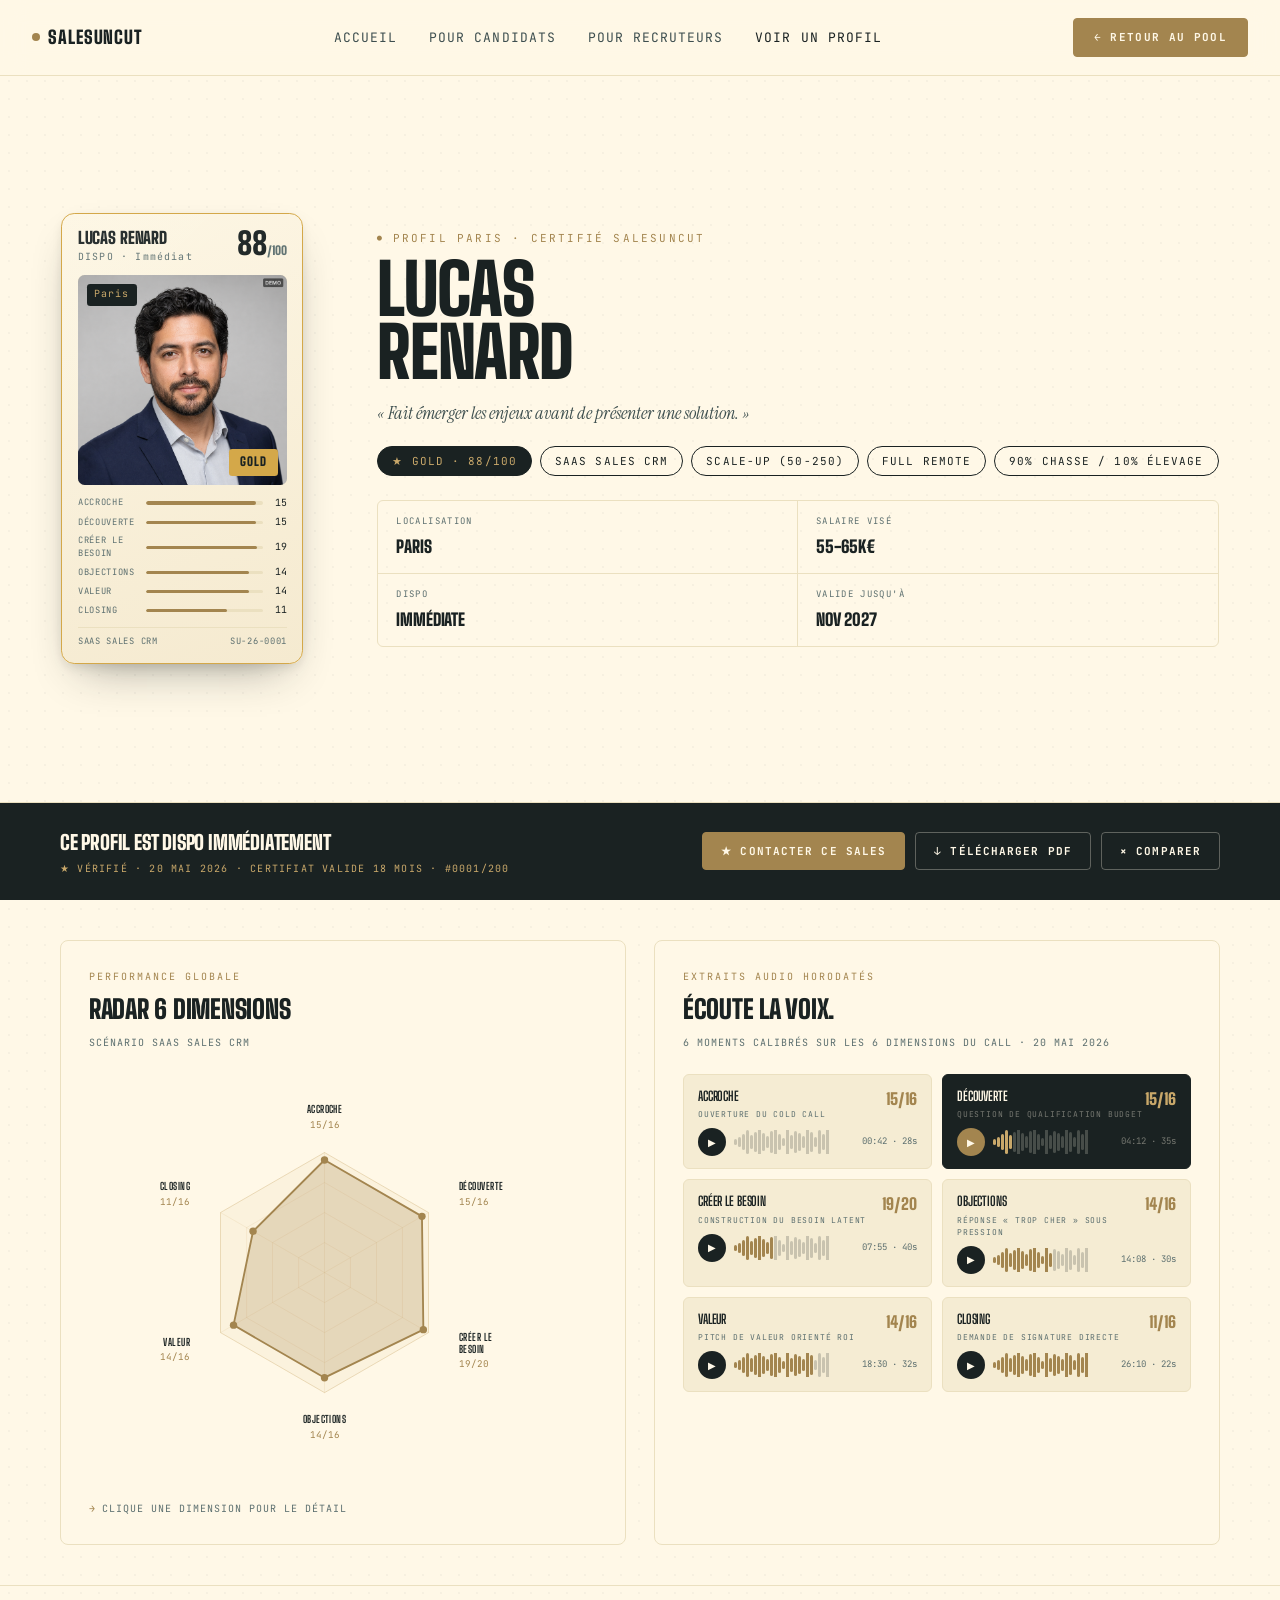
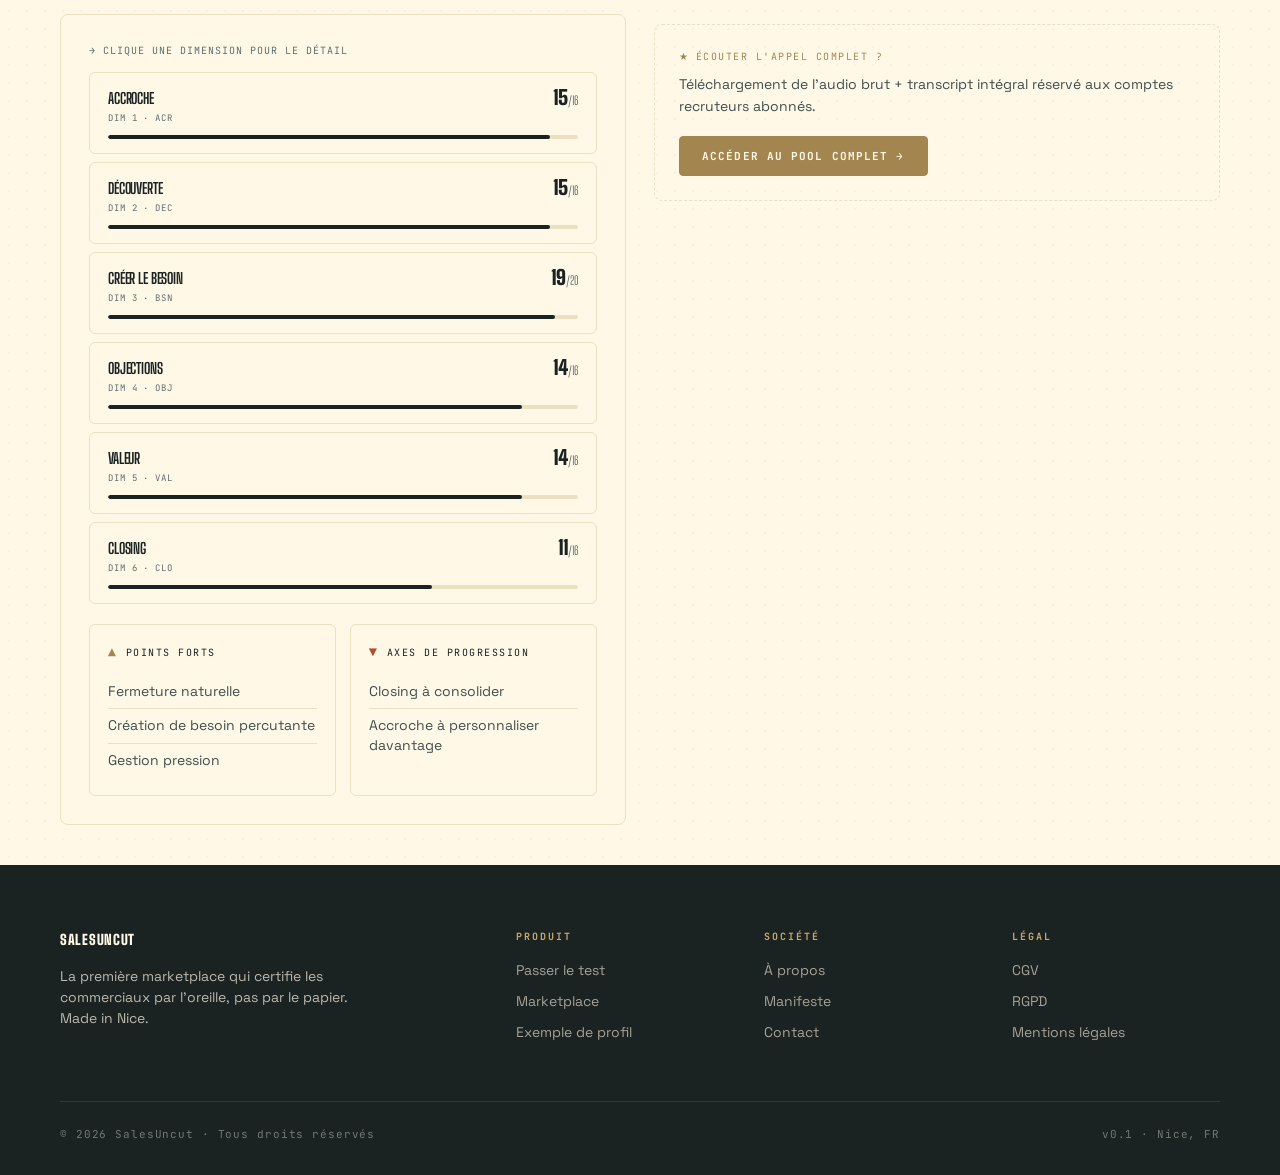
==== commit e83d1dd5: "fix: profil-two-col align-items stretch — panels radar et audio à hauteur égale" ====
--- a/profil.html
+++ b/profil.html
@@ -102,9 +102,9 @@
     .action-btn.secondary { background: transparent; color: var(--cream); border: 1.5px solid rgba(255,248,231,.3); }
     .action-btn.secondary:hover { border-color: var(--cream); }
 
-    /* --- Two-col sections --- */
+    /* --- Two-col sections — stretch pour aligner les panels --- */
     .profil-section { padding: 40px 0; }
-    .profil-two-col { display: grid; grid-template-columns: 1fr 1fr; gap: 28px; align-items: start; }
+    .profil-two-col { display: grid; grid-template-columns: 1fr 1fr; gap: 28px; align-items: stretch; }
     .profil-panel {
       border: 1.5px solid var(--cream-3); border-radius: 8px;
       padding: 28px; background: var(--cream);
@@ -174,7 +174,7 @@
     .pf-item:last-child { border-bottom: none; }
 
     /* --- Audio players — grille 2 colonnes --- */
-    .audio-list { display: grid; grid-template-columns: 1fr 1fr; gap: 10px; }
+    .audio-list { display: grid; grid-template-columns: 1fr 1fr; gap: 10px; align-content: start; }
     .audio-card { border-radius: 6px; padding: 12px 14px; background: var(--cream-2); border: 1.5px solid var(--cream-3); }
     .audio-card.featured { background: var(--ink); color: var(--cream); border-color: var(--ink); }
     .audio-header { display: flex; justify-content: space-between; align-items: flex-start; margin-bottom: 8px; }
@@ -426,7 +426,7 @@
     const dateStr = new Date(c.date).toLocaleDateString('fr-FR', {day:'2-digit',month:'long'}) + ' 2026';
     document.getElementById('audio-sub').textContent = `6 moments calibrés sur les 6 dimensions du call · ${dateStr}`;
 
-    // AUDIO — grille 2 colonnes
+    // AUDIO
     function makeWave(n, played) {
       const h = [3,5,8,12,7,10,14,9,6,11,15,8,4,13,7,11,9,6,14,10,5,12,8,15,7,4,10,13,6,9];
       return h.slice(0, n).map((v, i) =>
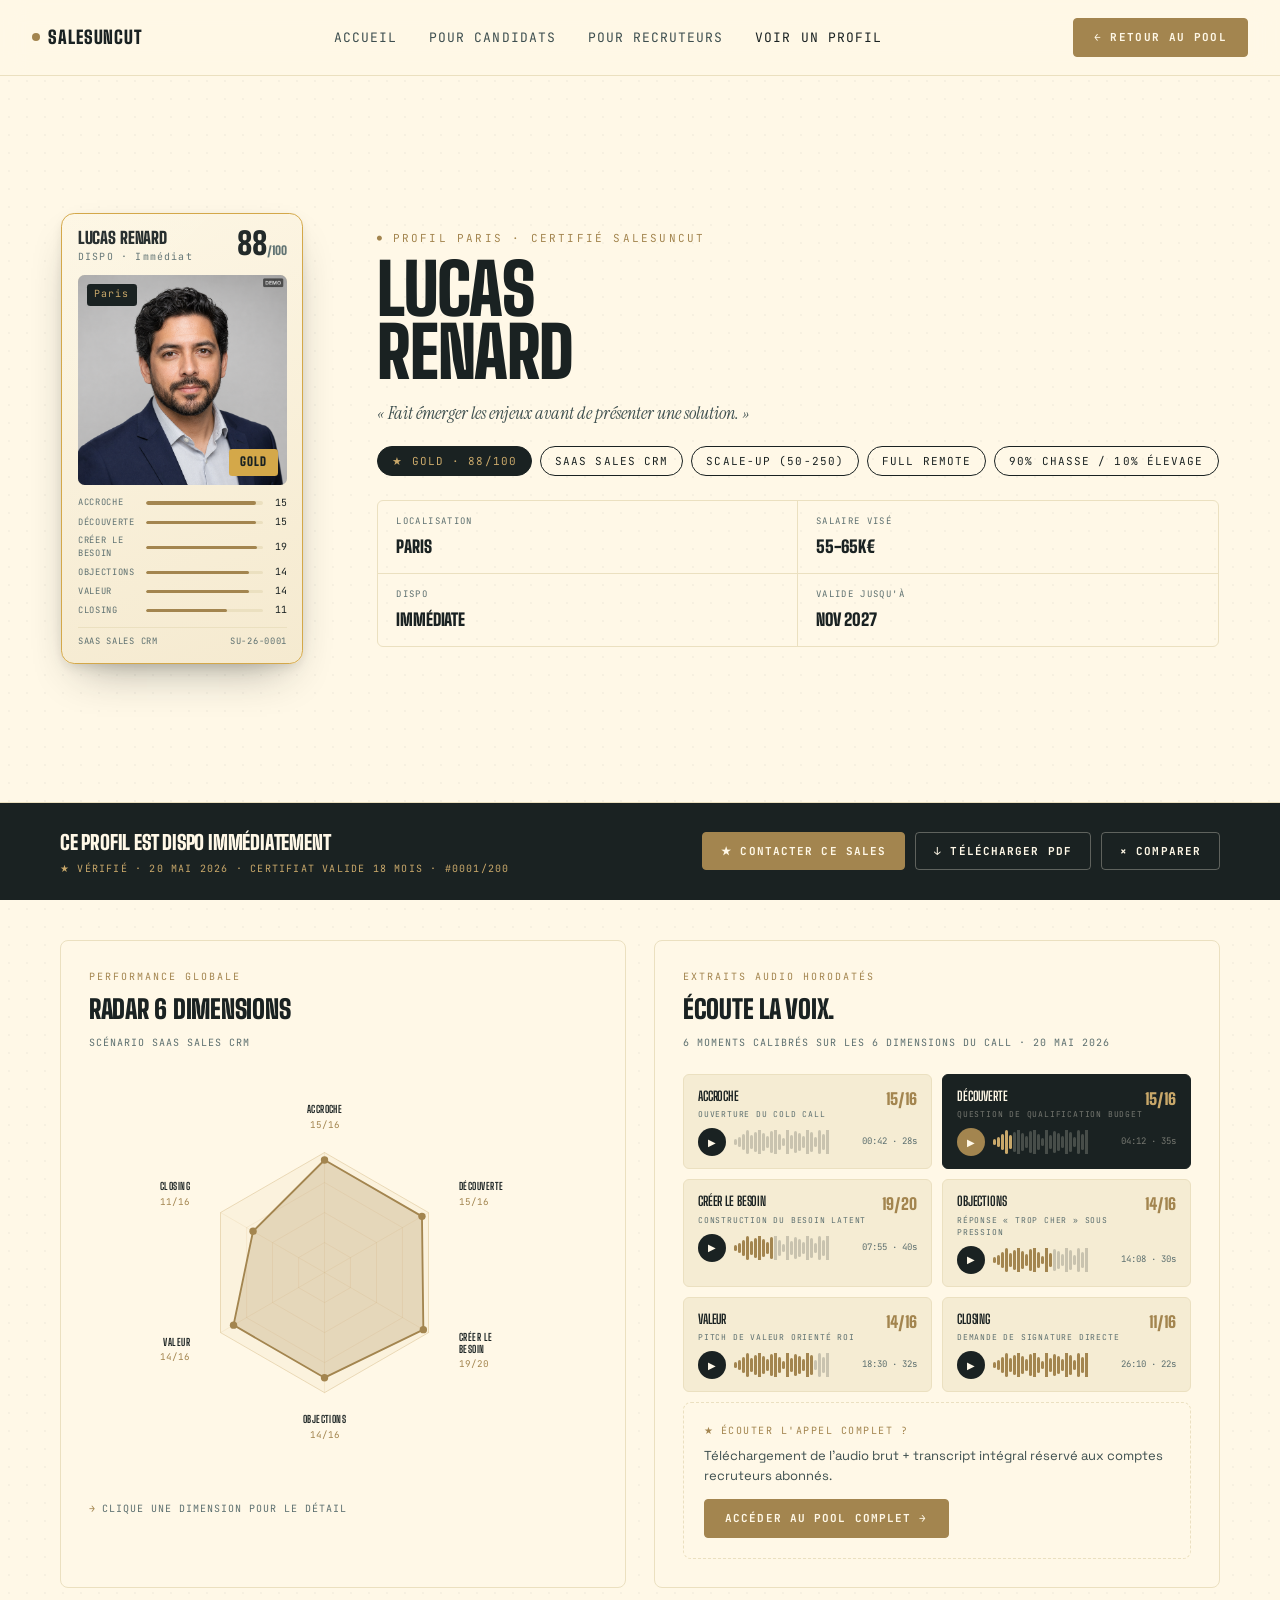
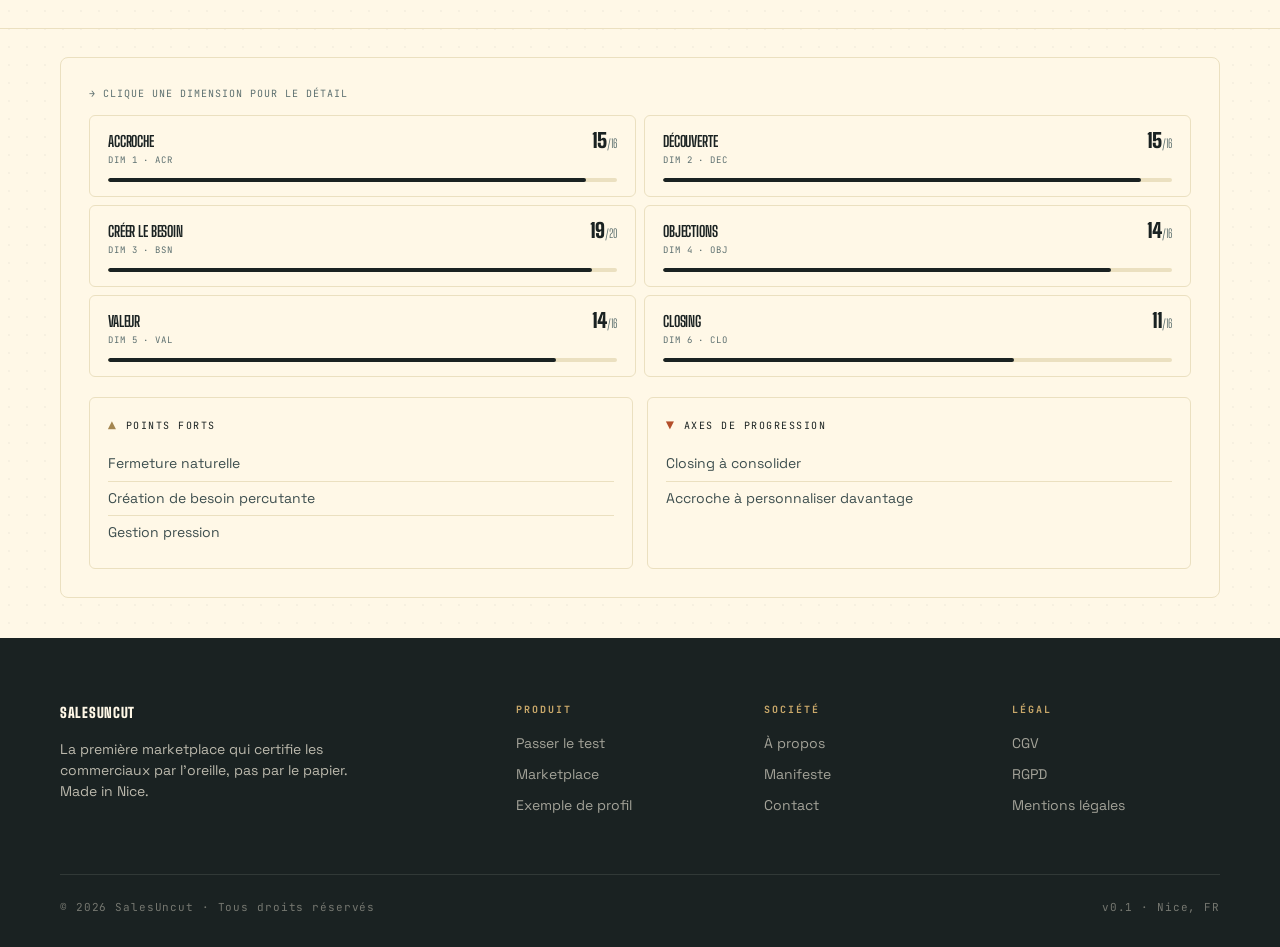
==== commit 7e0da1eb: "fix: full-call CTA déplacé dans panel audio (span 2 cols), dimensions section pleine largeur en grid" ====
--- a/profil.html
+++ b/profil.html
@@ -102,12 +102,13 @@
     .action-btn.secondary { background: transparent; color: var(--cream); border: 1.5px solid rgba(255,248,231,.3); }
     .action-btn.secondary:hover { border-color: var(--cream); }
 
-    /* --- Two-col sections — stretch pour aligner les panels --- */
+    /* --- Two-col sections --- */
     .profil-section { padding: 40px 0; }
     .profil-two-col { display: grid; grid-template-columns: 1fr 1fr; gap: 28px; align-items: stretch; }
     .profil-panel {
       border: 1.5px solid var(--cream-3); border-radius: 8px;
       padding: 28px; background: var(--cream);
+      display: flex; flex-direction: column;
     }
     .profil-panel-eyebrow {
       font-family: var(--font-mono); font-size: 10px; letter-spacing: .2em;
@@ -131,7 +132,7 @@
     }
     .radar-click-hint::before { content: '→'; color: var(--gold-deep); }
 
-    /* --- Dimension bars --- */
+    /* --- Dimension bars (pleine largeur) --- */
     .dim-list { display: flex; flex-direction: column; gap: 8px; }
     .dim-card {
       border: 1.5px solid var(--cream-3); border-radius: 6px;
@@ -160,6 +161,9 @@
       background: var(--gold-deep); color: var(--cream); cursor: pointer; border: none;
     }
 
+    /* Dim grid 2 colonnes dans la section pleine largeur */
+    .dim-grid { display: grid; grid-template-columns: 1fr 1fr; gap: 8px; }
+
     /* --- Points forts --- */
     .profil-pf-grid { display: grid; grid-template-columns: 1fr 1fr; gap: 14px; margin-top: 20px; }
     .pf-box { border: 1.5px solid var(--cream-3); border-radius: 6px; padding: 18px; }
@@ -199,20 +203,24 @@
     .audio-meta { font-family: var(--font-mono); font-size: 9px; color: var(--teal-3); white-space: nowrap; }
     .audio-card.featured .audio-meta { color: rgba(255,248,231,.4); }
 
-    /* --- Full call CTA --- */
-    .full-call-box { border: 1.5px dashed var(--cream-3); border-radius: 8px; padding: 24px; margin-top: 10px; }
+    /* --- Full call CTA — dans le panel audio --- */
+    .full-call-box {
+      border: 1.5px dashed var(--cream-3); border-radius: 8px; padding: 20px;
+      margin-top: auto; padding-top: 20px;
+      grid-column: span 2; /* spans toute la largeur dans la grille audio */
+    }
     .full-call-title {
       font-family: var(--font-mono); font-size: 10px; letter-spacing: .15em;
-      text-transform: uppercase; color: var(--gold-deep); margin-bottom: 10px;
+      text-transform: uppercase; color: var(--gold-deep); margin-bottom: 8px;
       display: flex; align-items: center; gap: 6px;
     }
     .full-call-title::before { content: '★'; }
-    .full-call-desc { font-size: 14px; color: var(--teal-2); line-height: 1.55; margin-bottom: 18px; }
+    .full-call-desc { font-size: 13px; color: var(--teal-2); line-height: 1.5; margin-bottom: 14px; }
     .full-call-btn {
       display: inline-flex; align-items: center; gap: 8px;
       font-family: var(--font-mono); font-size: 11px; font-weight: 700;
       letter-spacing: .1em; text-transform: uppercase; text-decoration: none;
-      padding: 11px 22px; border-radius: 4px;
+      padding: 10px 20px; border-radius: 4px;
       background: var(--gold-deep); color: var(--cream);
       border: 1.5px solid var(--gold-deep); cursor: pointer; transition: all .2s;
     }
@@ -223,7 +231,8 @@
       .profil-above-fold { height: auto; min-height: auto; }
       .profil-hero-grid, .profil-two-col { grid-template-columns: 1fr; }
       .profil-action-inner { flex-direction: column; gap: 16px; text-align: center; }
-      .profil-pf-grid, .audio-list { grid-template-columns: 1fr; }
+      .profil-pf-grid, .audio-list, .dim-grid { grid-template-columns: 1fr; }
+      .full-call-box { grid-column: span 1; }
       #profil-card .tcard { zoom: 1; }
     }
   </style>
@@ -268,10 +277,12 @@
     </div>
   </div>
 
-  <!-- RADAR + AUDIO -->
+  <!-- RADAR + AUDIO (avec full-call CTA intégré) -->
   <section class="profil-section">
     <div class="container">
       <div class="profil-two-col">
+
+        <!-- Panel radar -->
         <div class="profil-panel" id="radar-panel">
           <div class="profil-panel-eyebrow">Performance globale</div>
           <div class="profil-panel-title">Radar 6 dimensions</div>
@@ -279,34 +290,29 @@
           <svg class="radar-svg" viewBox="0 0 550 450" id="radar-svg"></svg>
           <p class="radar-click-hint">Clique une dimension pour le détail</p>
         </div>
-        <div class="profil-panel">
+
+        <!-- Panel audio + full-call CTA en bas -->
+        <div class="profil-panel" style="gap:0">
           <div class="profil-panel-eyebrow">Extraits audio horodatés</div>
           <div class="profil-panel-title">Écoute la voix.</div>
           <div class="profil-panel-sub" id="audio-sub"></div>
+          <!-- grille audio 2×3 + CTA en bas (span 2) -->
           <div class="audio-list" id="audio-list"></div>
         </div>
+
       </div>
     </div>
   </section>
 
   <hr class="profil-divider">
 
-  <!-- DIMENSIONS + FULL CALL -->
+  <!-- DIMENSIONS — pleine largeur -->
   <section class="profil-section" style="padding-top:28px">
     <div class="container">
-      <div class="profil-two-col">
-        <div class="profil-panel">
-          <div class="profil-panel-sub" style="margin-bottom:14px;">→ Clique une dimension pour le détail</div>
-          <div class="dim-list" id="dim-list"></div>
-          <div class="profil-pf-grid" id="pf-grid"></div>
-        </div>
-        <div>
-          <div class="full-call-box">
-            <div class="full-call-title">Écouter l'appel complet ?</div>
-            <p class="full-call-desc">Téléchargement de l'audio brut + transcript intégral réservé aux comptes recruteurs abonnés.</p>
-            <a href="marketplace.html" class="full-call-btn">Accéder au pool complet →</a>
-          </div>
-        </div>
+      <div class="profil-panel">
+        <div class="profil-panel-sub" style="margin-bottom:14px;">→ Clique une dimension pour le détail</div>
+        <div class="dim-grid" id="dim-list"></div>
+        <div class="profil-pf-grid" id="pf-grid"></div>
       </div>
     </div>
   </section>
@@ -426,14 +432,14 @@
     const dateStr = new Date(c.date).toLocaleDateString('fr-FR', {day:'2-digit',month:'long'}) + ' 2026';
     document.getElementById('audio-sub').textContent = `6 moments calibrés sur les 6 dimensions du call · ${dateStr}`;
 
-    // AUDIO
+    // AUDIO + CTA intégré en bas
     function makeWave(n, played) {
       const h = [3,5,8,12,7,10,14,9,6,11,15,8,4,13,7,11,9,6,14,10,5,12,8,15,7,4,10,13,6,9];
       return h.slice(0, n).map((v, i) =>
         `<div class="${i < played ? 'waveform-bar played' : 'waveform-bar'}" style="height:${v*2}px"></div>`
       ).join('');
     }
-    document.getElementById('audio-list').innerHTML = extras.audioMoments.map((m, idx) => {
+    const audioCards = extras.audioMoments.map((m, idx) => {
       const dim = dims.find(d => d.key === m.key);
       const val = c.stats[m.key] || 0;
       const played = Math.round(30 * idx / extras.audioMoments.length);
@@ -450,7 +456,15 @@
       </div>`;
     }).join('');
 
-    // DIMENSIONS
+    const fullCallCta = `<div class="full-call-box">
+      <div class="full-call-title">Écouter l'appel complet ?</div>
+      <p class="full-call-desc">Téléchargement de l'audio brut + transcript intégral réservé aux comptes recruteurs abonnés.</p>
+      <a href="marketplace.html" class="full-call-btn">Accéder au pool complet →</a>
+    </div>`;
+
+    document.getElementById('audio-list').innerHTML = audioCards + fullCallCta;
+
+    // DIMENSIONS — en grille 2 colonnes dans le panel pleine largeur
     const dimSubs = { accroche:'Dim 1 · ACR', decouverte:'Dim 2 · DEC', besoin:'Dim 3 · BSN', objections:'Dim 4 · OBJ', valeur:'Dim 5 · VAL', closing:'Dim 6 · CLO' };
     document.getElementById('dim-list').innerHTML = dims.map((d) => {
       const val = c.stats[d.key] || 0;
